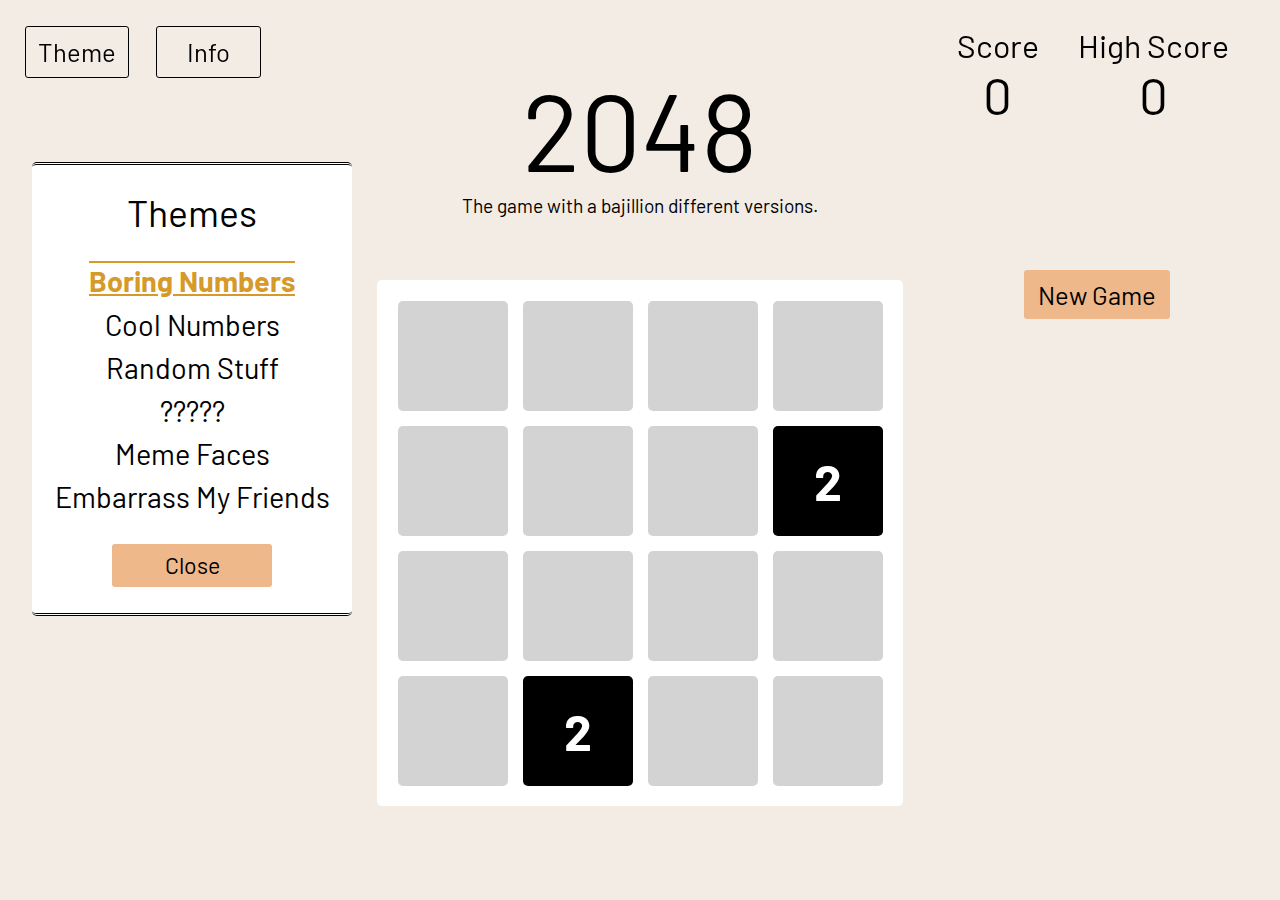
==== 2048.html @ c44d1613 "finally gave this its own repo" ====
<!DOCTYPE html>
<html>
    <head>
        <meta charset="utf-8">
        <title>2048</title>

        <link rel="stylesheet" href="2048-style.css">

        <link href="https://fonts.googleapis.com/css2?family=Barlow:wght@300&display=swap" rel="stylesheet">
        <link href="https://fonts.googleapis.com/css2?family=Bad+Script&family=Caveat&family=Cutive+Mono&family=Dancing+Script&family=Flamenco&family=Josefin+Slab&family=Permanent+Marker&family=Quicksand:wght@300;400&family=Shadows+Into+Light&display=swap" rel="stylesheet">
    </head>
    <body>

        <div id="bar">
            <div class="button1" id="theme-button">
                Theme
            </div>
            <div class="button1" id="info">
                Info
            </div>
            <div class="score-container">
                <div class="score-title">Score</div> <span id="score">0</span>
            </div>
            <div class="highscore-container">
                <div class="highscore-title">High Score</div> <span id="highscore">0</span>
            </div>
        </div>

        <div id="mid">
            <div id="title">
                2048
            </div>
            <div id="sub">The game with a bajillion different versions.</div>
            <div class="button2" id="new-game">New Game</div>

            <div id="result">
                <div id="winlose">Filler text!</div>
                <div class="button2" id="play-again">Play Again</div>
                <div class="button2" id="keep-going">Keep Going</div>
            </div>

            <div class="grid"></div>
        </div>

        <div id="themes">
            <div id="themes-title">Themes</div>
            <div class="mode" id="boring">Boring Numbers</div>
            <div class="mode" id="gray">Cool Numbers</div>
            <div class="mode" id="random">Random Stuff</div>
            <div class="mode" id="q">?????</div>
            <div class="mode" id="faces">Meme Faces</div>
            <div class="mode" id="ann">Embarrass My Friends</div>
            <div class="button2 close">Close</div>
        </div>

        <div id="info-box">
            <div id="info-title">Info</div>
            <div>Use the arrow keys or WASD to move & merge tiles. Get 2048 to win. <hr>This is obviously based on the original 2048 game, except it looks cooler. (jk)</div>
            <div class="button2 close">Close</div>
        </div>

        <!-- Optional JavaScript -->
        <!-- jQuery first, then Popper.js, then Bootstrap JS -->
        <script src="https://ajax.googleapis.com/ajax/libs/jquery/3.4.1/jquery.min.js"></script>
        <script src="https://cdn.jsdelivr.net/npm/popper.js@1.16.0/dist/umd/popper.min.js" integrity="sha384-Q6E9RHvbIyZFJoft+2mJbHaEWldlvI9IOYy5n3zV9zzTtmI3UksdQRVvoxMfooAo" crossorigin="anonymous"></script>
        <script src="https://stackpath.bootstrapcdn.com/bootstrap/4.5.0/js/bootstrap.min.js" integrity="sha384-OgVRvuATP1z7JjHLkuOU7Xw704+h835Lr+6QL9UvYjZE3Ipu6Tp75j7Bh/kR0JKI" crossorigin="anonymous"></script>
        <script src="2048App.js" charset="utf-8"></script>
    </body>
</html>
---- 2048-style.css ----
body {
    background: rgb(243, 236, 228);
    font-family: "Barlow", sans-serif;
    font-size: 2.5vw;
}

#title{
    font-size: 8.5vw;
    text-align: center;
    margin: 5%;
    margin-bottom: 0%;
}

#sub{
    font-size: 1.5vw;
    text-align: center;
    margin-bottom: 5%;
}

#bar{
    position: fixed;
    top: 2vw;
    left: 1vw;
    width: 95vw;
    display: flex;
    justify-content: space-between;
    align-content: center;
}

.button1{
    border: 1px solid black;
    border-radius: 3px;
    font-size: 2vw;
}

.button1:hover{
    cursor: pointer;
}

.button1:active{
    background-color: rgba(172, 159, 154, 0.651);
}

.button2{
    font-size: 2vw;
    border-radius: 3px;
    background-color: rgb(238, 184, 139);
}

.button2:hover{
    cursor: pointer;
}

.button2:active{
    background-color: rgb(226, 160, 110);
}

#theme-button{
    position: relative;
    left: 1%;
    padding-top: .8%;
    width: 8vw;
    height: 3.2vw;
    text-align: center;
    align-self: flex-start;
}

#info{
    position: relative;
    left: -18%;
    padding-top: .8%;
    width: 8vw;
    height: 3.2vw;
    text-align: center;
}

.score-container{
    text-align: center;
    position: relative;
    left: 18%;
}

#score{
    font-size: 4vw;
}

.highscore-container{
    text-align: center;
}

#highscore{
    font-size: 4vw;
}

#new-game{
    padding: .7%;
    text-align: center;
    width: 10vw;
    height: auto;
    position: fixed;
    top: 30%;
    left: 80%;
}

@media (max-width: 1160px){
    #bar{position: absolute}
    #new-game{position: absolute}
}

#result{
    display: none;
    font-size: 60px;
    position: fixed;
    width: 500px;
    top: 50%;
    margin-top: -200px;
    left: 50vw;
    margin-left: -320px;
    background-color: rgb(255, 250, 245);
    border-radius: 5px;
    text-align: center;
    padding: 60px;
}

#play-again{
    width: 30%;
    padding: 1%;
    margin: 10% auto 5% auto;
}

#keep-going{
    width: 30%;
    padding: 1%;
    margin: 1% auto 0% auto;
}

#info-box{
    display: none;
    border-top: 3px double black;
    border-bottom: 3px double black;
    font-size: 80%;
    position: fixed;
    width: 22%;
    height: auto;
    top: 17%;
    left: 3%;
    line-height: 150%;
    background-color: rgb(255, 255, 255);
    border-radius: 5px;
    text-align: center;
    padding: 2% 1% 2% 1%;
}

#info-title{
    font-size: 130%;
    padding-bottom: 3%;
}

#themes{
    border-top: 3px double black;
    border-bottom: 3px double black;
    font-size: 90%;
    position: fixed;
    width: 25%;
    height: auto;
    top: 18%;
    left: 2.5%;
    line-height: 150%;
    background-color: rgb(255, 255, 255);
    border-radius: 5px;
    text-align: center;
    padding: 2% 0% 2% 0%;
}

#themes-title{
    font-size: 130%;
    padding-bottom: 8%;
}

.mode:hover{
    cursor: pointer;
    margin: auto;
}

#boring{
    color: rgb(214, 154, 42);
    font-weight: bolder;
    text-decoration: underline overline;
}

.close{
    font-size:80%;
    padding: 0%;
    width: 50%;
    margin: 8% auto 0% auto;
}

.grid {
    display: grid;
    grid-template-columns: repeat(4, 125px);
    grid-template-rows: repeat(4, auto);
    width: 500px;
    height: 500px;
    background: linear-gradient(white, white);
    align-items: center;
    justify-items: center;
    margin: auto;
    margin-bottom: 3%;
    border-radius: 5px;
    padding: 1%;
}

.grid div {
    color: rgba(255, 255, 255, 0);
    width: 110px;
    height: 110px;
    background: rgb(255, 248, 235);
    font-size: 50px;
    text-align: center;
    font-weight: bold;
    line-height: 110px;
    border-radius: 5px;
}
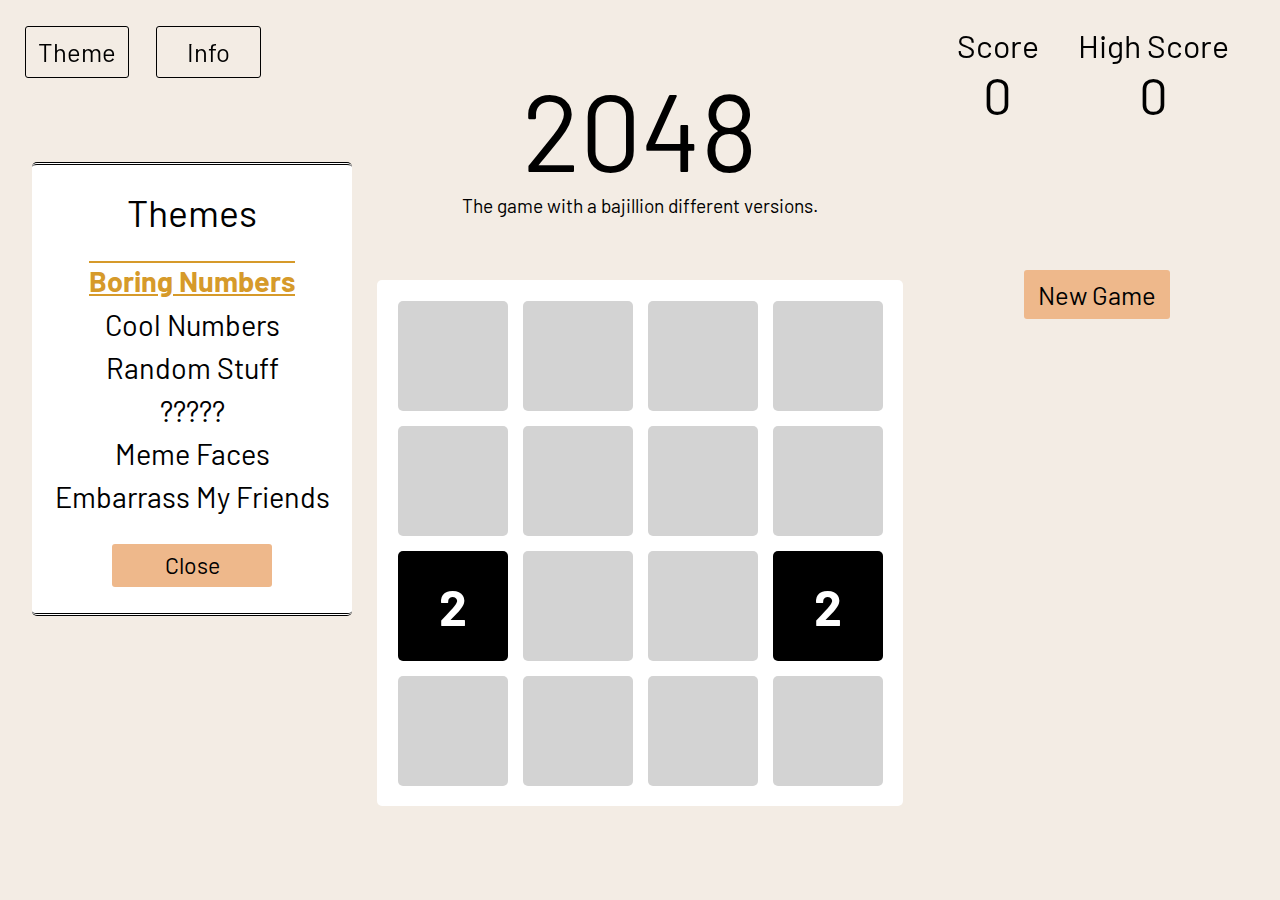
==== commit c4026dac: "ghp" ====
--- a/2048.html
+++ b/2048.html
@@ -3,9 +3,7 @@
     <head>
         <meta charset="utf-8">
         <title>2048</title>
-
         <link rel="stylesheet" href="2048-style.css">
-
         <link href="https://fonts.googleapis.com/css2?family=Barlow:wght@300&display=swap" rel="stylesheet">
         <link href="https://fonts.googleapis.com/css2?family=Bad+Script&family=Caveat&family=Cutive+Mono&family=Dancing+Script&family=Flamenco&family=Josefin+Slab&family=Permanent+Marker&family=Quicksand:wght@300;400&family=Shadows+Into+Light&display=swap" rel="stylesheet">
     </head>
